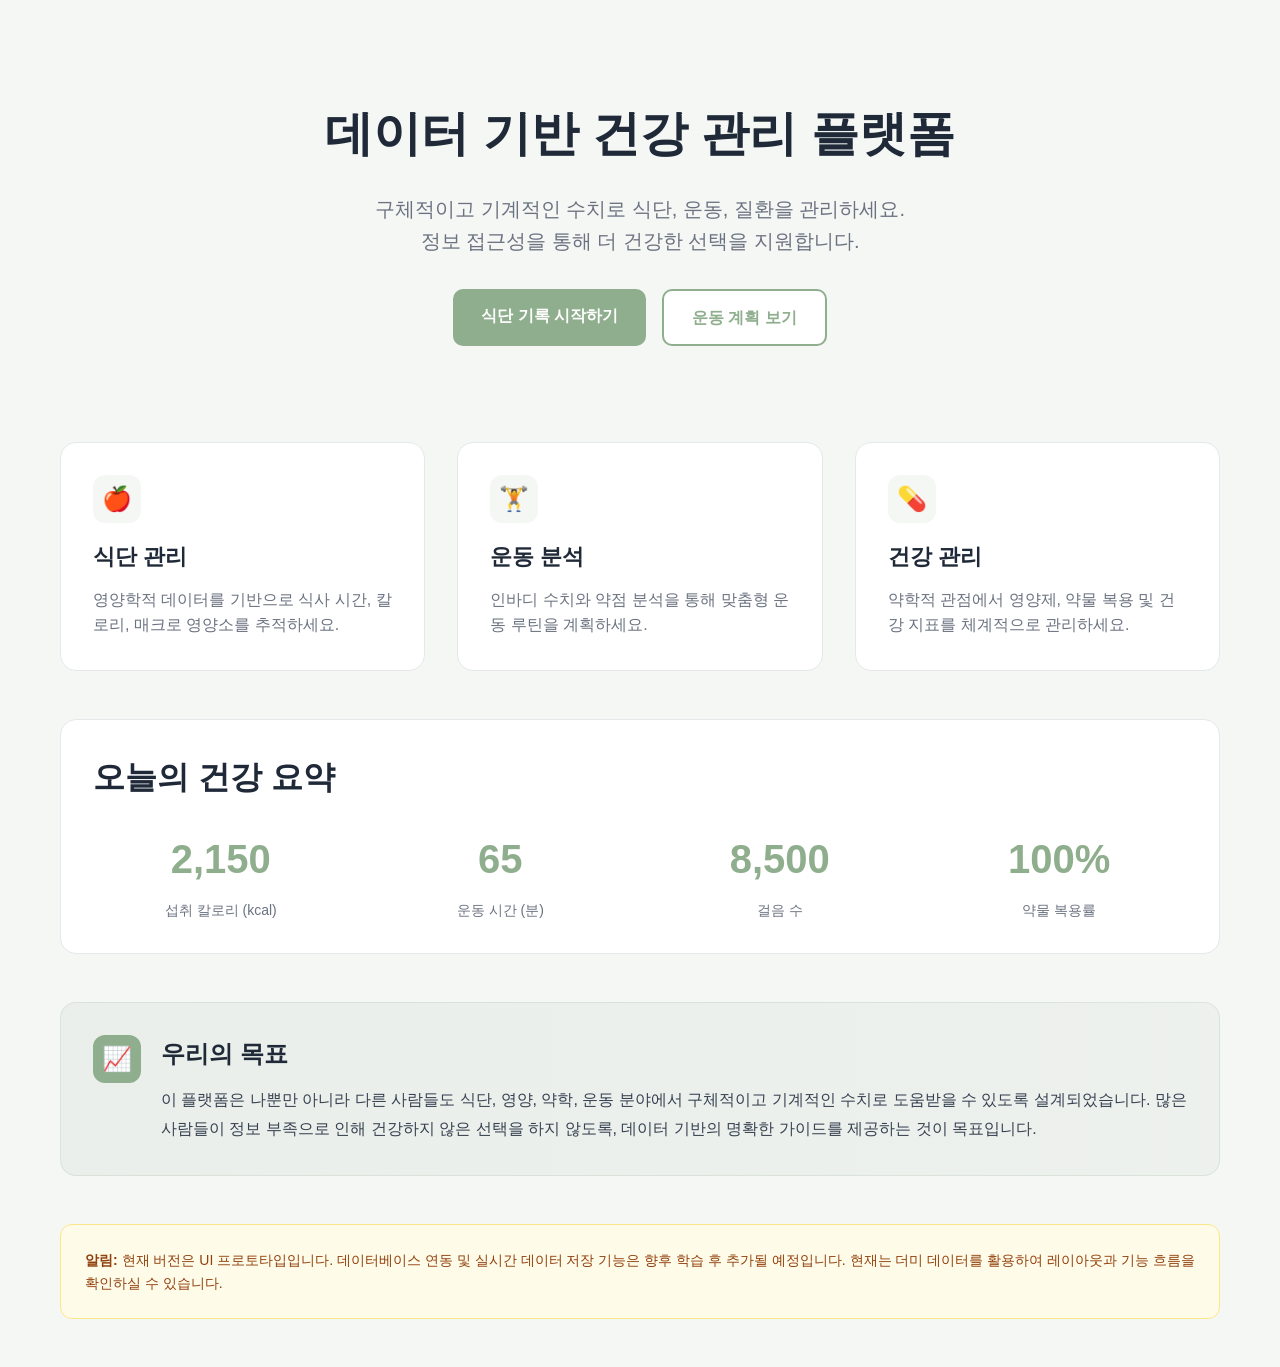
==== HealthService/html/index.html @ 59bcb011 "first upload" ====
<!-- home.html -->
<!DOCTYPE html>
<html lang="ko">
<head>
  <meta charset="UTF-8" />
  <meta name="viewport" content="width=device-width, initial-scale=1.0" />
  <title>Home</title>
  <link rel="stylesheet" href="../css/home.css" />
</head>
<body>

  <div class="container">

    <!-- Hero Section -->
    <section class="hero">
      <h1>
        데이터 기반 건강 관리 플랫폼
      </h1>

      <p class="hero-text">
        구체적이고 기계적인 수치로 식단, 운동, 질환을 관리하세요.
        <br />
        정보 접근성을 통해 더 건강한 선택을 지원합니다.
      </p>

      <div class="hero-buttons">
        <a href="diet.html" class="btn-primary">
          식단 기록 시작하기
        </a>

        <a href="exercise.html" class="btn-secondary">
          운동 계획 보기
        </a>
      </div>
    </section>

    <!-- Feature Cards -->
    <section class="feature-grid">

      <a href="diet.html" class="card">
        <div class="icon-box">🍎</div>

        <h3>식단 관리</h3>

        <p>
          영양학적 데이터를 기반으로 식사 시간, 칼로리,
          매크로 영양소를 추적하세요.
        </p>
      </a>

      <a href="exercise.html" class="card">
        <div class="icon-box">🏋️</div>

        <h3>운동 분석</h3>

        <p>
          인바디 수치와 약점 분석을 통해 맞춤형 운동 루틴을 계획하세요.
        </p>
      </a>

      <a href="health.html" class="card">
        <div class="icon-box">💊</div>

        <h3>건강 관리</h3>

        <p>
          약학적 관점에서 영양제, 약물 복용 및 건강 지표를 체계적으로 관리하세요.
        </p>
      </a>

    </section>

    <!-- Stats -->
    <section class="stats-section">

      <h2>오늘의 건강 요약</h2>

      <div class="stats-grid">

        <div class="stat-item">
          <div class="stat-number">2,150</div>
          <div class="stat-label">섭취 칼로리 (kcal)</div>
        </div>

        <div class="stat-item">
          <div class="stat-number">65</div>
          <div class="stat-label">운동 시간 (분)</div>
        </div>

        <div class="stat-item">
          <div class="stat-number">8,500</div>
          <div class="stat-label">걸음 수</div>
        </div>

        <div class="stat-item">
          <div class="stat-number">100%</div>
          <div class="stat-label">약물 복용률</div>
        </div>

      </div>

    </section>

    <!-- Mission -->
    <section class="mission-section">

      <div class="mission-icon">
        📈
      </div>

      <div class="mission-content">

        <h3>우리의 목표</h3>

        <p>
          이 플랫폼은 나뿐만 아니라 다른 사람들도 식단, 영양,
          약학, 운동 분야에서 구체적이고 기계적인 수치로 도움받을 수 있도록 설계되었습니다.
          많은 사람들이 정보 부족으로 인해 건강하지 않은 선택을 하지 않도록,
          데이터 기반의 명확한 가이드를 제공하는 것이 목표입니다.
        </p>

      </div>

    </section>

    <!-- Notice -->
    <section class="notice-section">

      <p>
        <strong>알림:</strong>
        현재 버전은 UI 프로토타입입니다.
        데이터베이스 연동 및 실시간 데이터 저장 기능은 향후 학습 후 추가될 예정입니다.
        현재는 더미 데이터를 활용하여 레이아웃과 기능 흐름을 확인하실 수 있습니다.
      </p>

    </section>

  </div>

</body>
</html>
---- HealthService/css/home.css ----
/* home.css */

* {
  margin: 0;
  padding: 0;
  box-sizing: border-box;
}

body {
  background: #f5f7f5;
  color: #1f2937;
  font-family: Arial, sans-serif;
  line-height: 1.6;
}

a {
  text-decoration: none;
  color: inherit;
}

.container {
  max-width: 1200px;
  margin: 0 auto;
  padding: 48px 20px;
}

/* Hero */

.hero {
  text-align: center;
  padding: 48px 0;
}

.hero h1 {
  font-size: 48px;
  font-weight: bold;
  margin-bottom: 20px;
}

.hero-text {
  font-size: 20px;
  color: #6b7280;
  max-width: 800px;
  margin: 0 auto 32px;
}

.hero-buttons {
  display: flex;
  justify-content: center;
  flex-wrap: wrap;
  gap: 16px;
}

.btn-primary,
.btn-secondary {
  padding: 14px 28px;
  border-radius: 10px;
  transition: 0.3s;
  font-weight: bold;
}

.btn-primary {
  background: #8fae8d;
  color: white;
}

.btn-primary:hover {
  background: #7a9a78;
}

.btn-secondary {
  border: 2px solid #8fae8d;
  color: #8fae8d;
  background: white;
}

.btn-secondary:hover {
  background: #8fae8d;
  color: white;
}

/* Feature Cards */

.feature-grid {
  display: grid;
  grid-template-columns: repeat(3, 1fr);
  gap: 32px;
  margin-top: 48px;
}

.card {
  background: white;
  padding: 32px;
  border-radius: 16px;
  border: 1px solid #e5e7eb;
  transition: 0.3s;
}

.card:hover {
  border-color: #8fae8d;
  transform: translateY(-4px);
  box-shadow: 0 10px 20px rgba(0,0,0,0.08);
}

.icon-box {
  width: 48px;
  height: 48px;
  background: rgba(143, 174, 141, 0.1);
  border-radius: 12px;
  display: flex;
  align-items: center;
  justify-content: center;
  font-size: 24px;
  margin-bottom: 16px;
}

.card h3 {
  font-size: 22px;
  margin-bottom: 12px;
}

.card p {
  color: #6b7280;
}

/* Stats */

.stats-section {
  background: white;
  border-radius: 16px;
  border: 1px solid #e5e7eb;
  padding: 32px;
  margin-top: 48px;
}

.stats-section h2 {
  font-size: 32px;
  margin-bottom: 24px;
}

.stats-grid {
  display: grid;
  grid-template-columns: repeat(4, 1fr);
  gap: 24px;
}

.stat-item {
  text-align: center;
}

.stat-number {
  font-size: 40px;
  font-weight: bold;
  color: #8fae8d;
  margin-bottom: 8px;
}

.stat-label {
  color: #6b7280;
  font-size: 14px;
}

/* Mission */

.mission-section {
  margin-top: 48px;
  background: linear-gradient(to right,
    rgba(143,174,141,0.1),
    rgba(168,196,166,0.1));
  border: 1px solid rgba(143,174,141,0.2);
  border-radius: 16px;
  padding: 32px;
  display: flex;
  gap: 20px;
}

.mission-icon {
  width: 48px;
  height: 48px;
  background: #8fae8d;
  color: white;
  border-radius: 12px;
  display: flex;
  align-items: center;
  justify-content: center;
  font-size: 24px;
  flex-shrink: 0;
}

.mission-content h3 {
  font-size: 24px;
  margin-bottom: 12px;
}

.mission-content p {
  color: #374151;
  line-height: 1.8;
}

/* Notice */

.notice-section {
  margin-top: 48px;
  background: #fefce8;
  border: 1px solid #fde68a;
  border-radius: 12px;
  padding: 24px;
}

.notice-section p {
  color: #92400e;
  font-size: 14px;
}

/* Responsive */

@media (max-width: 900px) {

  .feature-grid {
    grid-template-columns: 1fr;
  }

  .stats-grid {
    grid-template-columns: repeat(2, 1fr);
  }

  .hero h1 {
    font-size: 36px;
  }

}

@media (max-width: 600px) {

  .stats-grid {
    grid-template-columns: 1fr;
  }

  .mission-section {
    flex-direction: column;
  }

  .hero h1 {
    font-size: 28px;
  }

  .hero-text {
    font-size: 16px;
  }

}
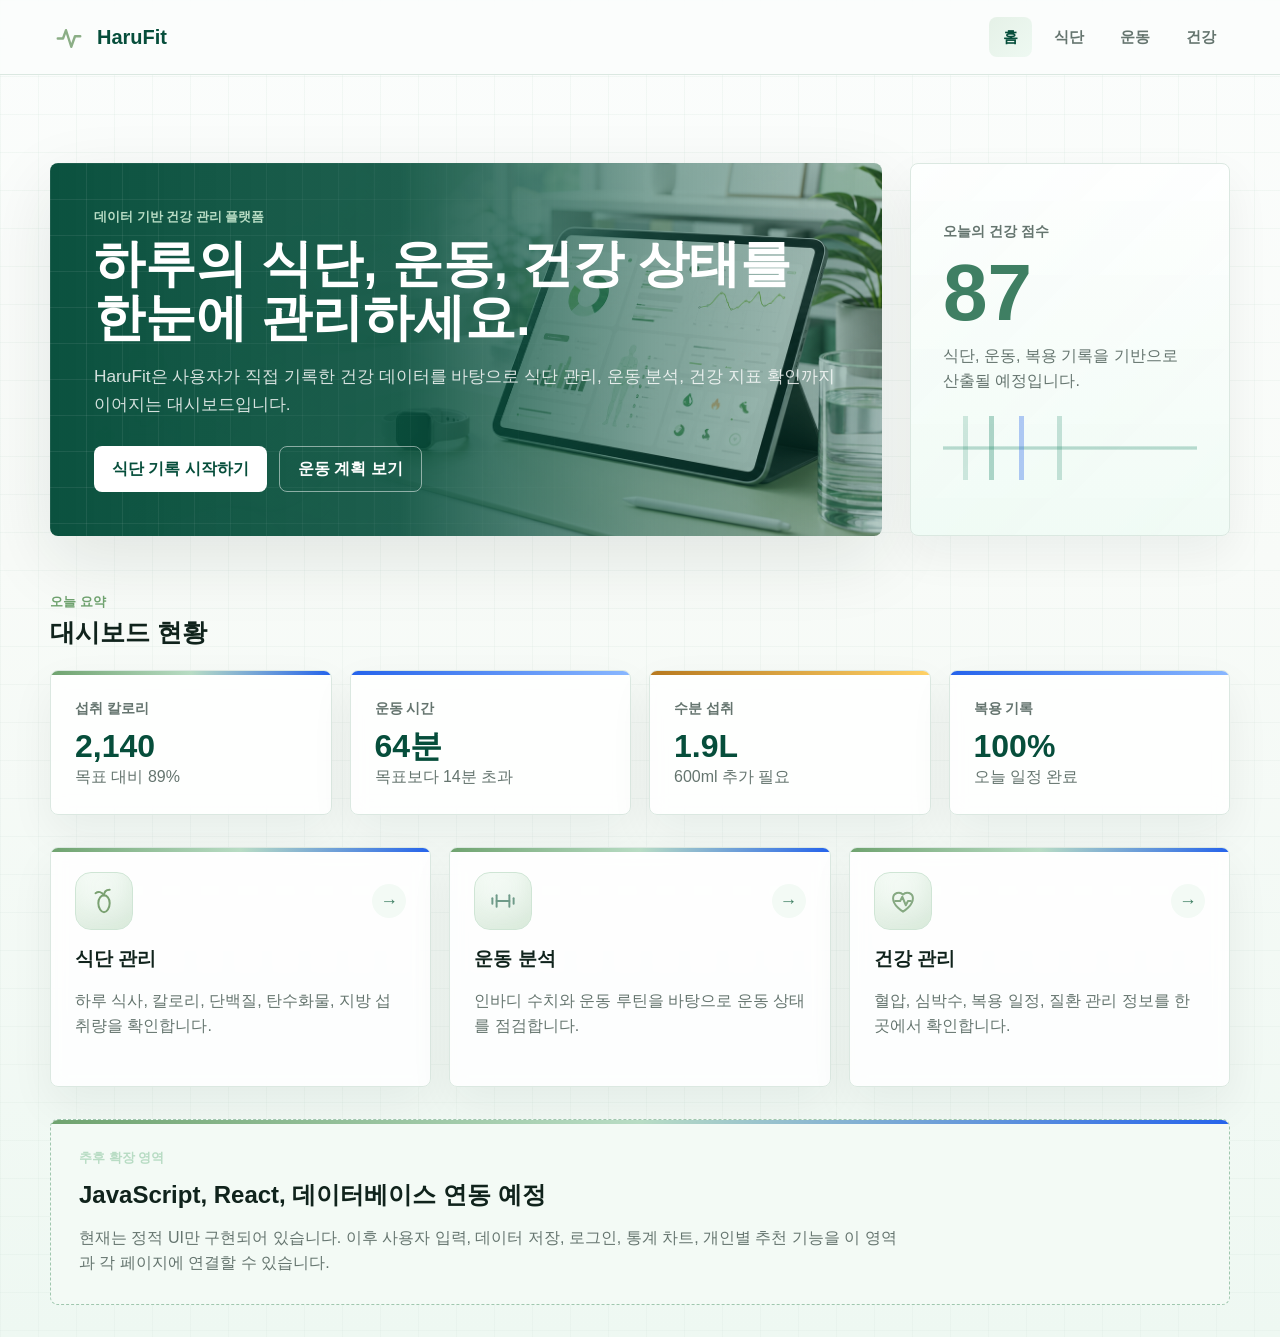
==== commit 05e335c4: "중간점검 5시" ====
--- a/HealthService/html/index.html
+++ b/HealthService/html/index.html
@@ -1,141 +1,137 @@
-<!-- home.html -->
 <!DOCTYPE html>
 <html lang="ko">
 <head>
   <meta charset="UTF-8" />
   <meta name="viewport" content="width=device-width, initial-scale=1.0" />
-  <title>Home</title>
-  <link rel="stylesheet" href="../css/home.css" />
+  <title>HaruFit | 메인</title>
+  <link rel="stylesheet" href="../css/styles.css" />
 </head>
 <body>
+  <header class="site-header">
+    <nav class="navbar" aria-label="주요 메뉴">
+      <a class="brand" href="index.html">
+        <span class="brand-mark" aria-hidden="true">
+          <svg viewBox="0 0 40 40" focusable="false">
+            <path d="M5 22h7l4-11 7 22 5-14h7" />
+          </svg>
+        </span>
+        HaruFit
+      </a>
+      <ul class="nav-links">
+        <li><a class="active" href="index.html">홈</a></li>
+        <li><a href="diet.html">식단</a></li>
+        <li><a href="exercise.html">운동</a></li>
+        <li><a href="health.html">건강</a></li>
+      </ul>
+    </nav>
+  </header>
 
-  <div class="container">
+  <main>
+    <section class="hero section">
+      <div class="hero-content">
+        <p class="eyebrow">데이터 기반 건강 관리 플랫폼</p>
+        <h1>하루의 식단, 운동, 건강 상태를 한눈에 관리하세요.</h1>
+        <p class="hero-text">
+          HaruFit은 사용자가 직접 기록한 건강 데이터를 바탕으로 식단 관리,
+          운동 분석, 건강 지표 확인까지 이어지는 대시보드입니다.
+        </p>
+        <div class="hero-actions">
+          <a class="button primary" href="diet.html">식단 기록 시작하기</a>
+          <a class="button secondary" href="exercise.html">운동 계획 보기</a>
+        </div>
+      </div>
+      <aside class="hero-panel" aria-label="오늘의 건강 요약">
+        <span class="panel-label">오늘의 건강 점수</span>
+        <strong>87</strong>
+        <p>식단, 운동, 복용 기록을 기반으로 산출될 예정입니다.</p>
+      </aside>
+    </section>
 
-    <!-- Hero Section -->
-    <section class="hero">
-      <h1>
-        데이터 기반 건강 관리 플랫폼
-      </h1>
-
-      <p class="hero-text">
-        구체적이고 기계적인 수치로 식단, 운동, 질환을 관리하세요.
-        <br />
-        정보 접근성을 통해 더 건강한 선택을 지원합니다.
-      </p>
-
-      <div class="hero-buttons">
-        <a href="diet.html" class="btn-primary">
-          식단 기록 시작하기
-        </a>
-
-        <a href="exercise.html" class="btn-secondary">
-          운동 계획 보기
-        </a>
+    <section class="section">
+      <div class="section-heading">
+        <p class="eyebrow">오늘 요약</p>
+        <h2>대시보드 현황</h2>
+      </div>
+      <div class="stats-grid">
+        <article class="metric-card">
+          <span>섭취 칼로리</span>
+          <strong>2,140</strong>
+          <p>목표 대비 89%</p>
+        </article>
+        <article class="metric-card">
+          <span>운동 시간</span>
+          <strong>64분</strong>
+          <p>목표보다 14분 초과</p>
+        </article>
+        <article class="metric-card">
+          <span>수분 섭취</span>
+          <strong>1.9L</strong>
+          <p>600ml 추가 필요</p>
+        </article>
+        <article class="metric-card">
+          <span>복용 기록</span>
+          <strong>100%</strong>
+          <p>오늘 일정 완료</p>
+        </article>
       </div>
     </section>
 
-    <!-- Feature Cards -->
-    <section class="feature-grid">
-
-      <a href="diet.html" class="card">
-        <div class="icon-box">🍎</div>
-
+    <section class="section feature-grid" aria-label="주요 기능">
+      <a class="feature-card" href="diet.html" aria-label="식단 관리 페이지로 이동">
+        <div class="feature-card-top">
+          <div class="feature-icon feature-icon-diet" aria-hidden="true">
+            <svg viewBox="0 0 48 48" focusable="false">
+              <path d="M24 16c-4 0-8 4-8 11 0 7 4 13 8 13s8-6 8-13c0-7-4-11-8-11Z" />
+              <path d="M24 16c0-5 3-8 8-8" />
+              <path d="M24 16c-3-5-8-6-12-3" />
+            </svg>
+          </div>
+          <span class="feature-arrow">→</span>
+        </div>
         <h3>식단 관리</h3>
-
-        <p>
-          영양학적 데이터를 기반으로 식사 시간, 칼로리,
-          매크로 영양소를 추적하세요.
-        </p>
+        <p>하루 식사, 칼로리, 단백질, 탄수화물, 지방 섭취량을 확인합니다.</p>
       </a>
 
-      <a href="exercise.html" class="card">
-        <div class="icon-box">🏋️</div>
-
+      <a class="feature-card" href="exercise.html" aria-label="운동 분석 페이지로 이동">
+        <div class="feature-card-top">
+          <div class="feature-icon feature-icon-exercise" aria-hidden="true">
+            <svg viewBox="0 0 48 48" focusable="false">
+              <path d="M9 28v-8" />
+              <path d="M15 32V16" />
+              <path d="M33 32V16" />
+              <path d="M39 28v-8" />
+              <path d="M15 24h18" />
+            </svg>
+          </div>
+          <span class="feature-arrow">→</span>
+        </div>
         <h3>운동 분석</h3>
-
-        <p>
-          인바디 수치와 약점 분석을 통해 맞춤형 운동 루틴을 계획하세요.
-        </p>
+        <p>인바디 수치와 운동 루틴을 바탕으로 운동 상태를 점검합니다.</p>
       </a>
 
-      <a href="health.html" class="card">
-        <div class="icon-box">💊</div>
-
+      <a class="feature-card" href="health.html" aria-label="건강 관리 페이지로 이동">
+        <div class="feature-card-top">
+          <div class="feature-icon feature-icon-health" aria-hidden="true">
+            <svg viewBox="0 0 48 48" focusable="false">
+              <path d="M24 39s-14-8-14-19a8 8 0 0 1 14-5 8 8 0 0 1 14 5c0 11-14 19-14 19Z" />
+              <path d="M13 24h7l3-6 5 12 3-6h4" />
+            </svg>
+          </div>
+          <span class="feature-arrow">→</span>
+        </div>
         <h3>건강 관리</h3>
-
-        <p>
-          약학적 관점에서 영양제, 약물 복용 및 건강 지표를 체계적으로 관리하세요.
-        </p>
+        <p>혈압, 심박수, 복용 일정, 질환 관리 정보를 한곳에서 확인합니다.</p>
       </a>
-
     </section>
 
-    <!-- Stats -->
-    <section class="stats-section">
-
-      <h2>오늘의 건강 요약</h2>
-
-      <div class="stats-grid">
-
-        <div class="stat-item">
-          <div class="stat-number">2,150</div>
-          <div class="stat-label">섭취 칼로리 (kcal)</div>
-        </div>
-
-        <div class="stat-item">
-          <div class="stat-number">65</div>
-          <div class="stat-label">운동 시간 (분)</div>
-        </div>
-
-        <div class="stat-item">
-          <div class="stat-number">8,500</div>
-          <div class="stat-label">걸음 수</div>
-        </div>
-
-        <div class="stat-item">
-          <div class="stat-number">100%</div>
-          <div class="stat-label">약물 복용률</div>
-        </div>
-
-      </div>
-
+    <section class="section placeholder-card">
+      <p class="eyebrow">추후 확장 영역</p>
+      <h2>JavaScript, React, 데이터베이스 연동 예정</h2>
+      <p>
+        현재는 정적 UI만 구현되어 있습니다. 이후 사용자 입력, 데이터 저장,
+        로그인, 통계 차트, 개인별 추천 기능을 이 영역과 각 페이지에 연결할 수 있습니다.
+      </p>
     </section>
-
-    <!-- Mission -->
-    <section class="mission-section">
-
-      <div class="mission-icon">
-        📈
-      </div>
-
-      <div class="mission-content">
-
-        <h3>우리의 목표</h3>
-
-        <p>
-          이 플랫폼은 나뿐만 아니라 다른 사람들도 식단, 영양,
-          약학, 운동 분야에서 구체적이고 기계적인 수치로 도움받을 수 있도록 설계되었습니다.
-          많은 사람들이 정보 부족으로 인해 건강하지 않은 선택을 하지 않도록,
-          데이터 기반의 명확한 가이드를 제공하는 것이 목표입니다.
-        </p>
-
-      </div>
-
-    </section>
-
-    <!-- Notice -->
-    <section class="notice-section">
-
-      <p>
-        <strong>알림:</strong>
-        현재 버전은 UI 프로토타입입니다.
-        데이터베이스 연동 및 실시간 데이터 저장 기능은 향후 학습 후 추가될 예정입니다.
-        현재는 더미 데이터를 활용하여 레이아웃과 기능 흐름을 확인하실 수 있습니다.
-      </p>
-
-    </section>
-
-  </div>
-
+  </main>
 </body>
-</html>+</html>
--- a/HealthService/css/styles.css
+++ b/HealthService/css/styles.css
@@ -0,0 +1,644 @@
+:root {
+  --green-900: #064e3b;
+  --green-800: #3f7f63;
+  --green-700: #6fa36f;
+  --green-100: #e5f1e7;
+  --green-50: #f3faf5;
+  --mint: #b8dcc4;
+  --blue-100: #e7f0ff;
+  --blue-700: #2563eb;
+  --amber-100: #fff4d7;
+  --amber-700: #b7791f;
+  --ink: #10231c;
+  --muted: #65756f;
+  --line: #dbe8e1;
+  --card: #ffffff;
+  --page: #f8fbf8;
+  --shadow: 0 18px 45px rgba(16, 35, 28, 0.06);
+  --shadow-strong: 0 24px 70px rgba(16, 35, 28, 0.1);
+}
+
+* {
+  box-sizing: border-box;
+  margin: 0;
+  padding: 0;
+}
+
+body {
+  min-height: 100vh;
+  background:
+    linear-gradient(90deg, rgba(219, 232, 225, 0.28) 1px, transparent 1px),
+    linear-gradient(180deg, rgba(219, 232, 225, 0.28) 1px, transparent 1px),
+    linear-gradient(180deg, #fbfdfc 0%, var(--page) 42%, #eef8f2 100%);
+  background-size: 38px 38px, 38px 38px, auto;
+  color: var(--ink);
+  font-family: "Noto Sans KR", "Apple SD Gothic Neo", "Malgun Gothic", Arial, sans-serif;
+  line-height: 1.6;
+}
+
+a {
+  color: inherit;
+  text-decoration: none;
+}
+
+ul {
+  list-style-position: inside;
+}
+
+.site-header {
+  position: sticky;
+  top: 0;
+  z-index: 10;
+  background: rgba(251, 253, 252, 0.88);
+  border-bottom: 1px solid var(--line);
+  backdrop-filter: blur(12px);
+}
+
+.navbar {
+  width: min(1180px, calc(100% - 32px));
+  margin: 0 auto;
+  min-height: 74px;
+  display: flex;
+  align-items: center;
+  justify-content: space-between;
+  gap: 24px;
+}
+
+.brand {
+  display: inline-flex;
+  align-items: center;
+  gap: 9px;
+  color: var(--green-900);
+  font-size: 1.25rem;
+  font-weight: 800;
+  white-space: nowrap;
+}
+
+.brand-mark {
+  width: 38px;
+  height: 30px;
+  display: inline-grid;
+  place-items: center;
+  color: #8bae86;
+}
+
+.brand-mark svg {
+  width: 100%;
+  height: 100%;
+}
+
+.brand-mark path {
+  fill: none;
+  stroke: currentColor;
+  stroke-width: 3.2;
+  stroke-linecap: round;
+  stroke-linejoin: round;
+}
+
+.nav-links {
+  display: flex;
+  align-items: center;
+  justify-content: flex-end;
+  flex-wrap: wrap;
+  gap: 8px;
+  list-style: none;
+}
+
+.nav-links a {
+  display: inline-flex;
+  align-items: center;
+  min-height: 40px;
+  padding: 0 14px;
+  border-radius: 8px;
+  color: var(--muted);
+  font-size: 0.95rem;
+  font-weight: 700;
+}
+
+.nav-links a:hover,
+.nav-links a.active {
+  background: linear-gradient(135deg, var(--green-100), #eef9f2);
+  color: var(--green-900);
+}
+
+main {
+  width: min(1180px, calc(100% - 32px));
+  margin: 0 auto;
+}
+
+.section {
+  margin: 32px 0;
+}
+
+.hero {
+  display: grid;
+  grid-template-columns: minmax(0, 1fr) 320px;
+  gap: 28px;
+  align-items: stretch;
+  padding: 56px 0 24px;
+}
+
+.hero-content {
+  position: relative;
+  overflow: hidden;
+  padding: 44px;
+  border-radius: 8px;
+  background:
+    linear-gradient(90deg, rgba(6, 78, 59, 0.98) 0%, rgba(6, 78, 59, 0.9) 42%, rgba(6, 78, 59, 0.52) 72%, rgba(6, 78, 59, 0.3) 100%),
+    url("../assets/healthcare-hero.png") center right / cover no-repeat;
+  color: white;
+  box-shadow: var(--shadow-strong);
+}
+
+.hero-content::before {
+  content: "";
+  position: absolute;
+  inset: 0;
+  background:
+    linear-gradient(90deg, rgba(255, 255, 255, 0.08) 1px, transparent 1px),
+    linear-gradient(180deg, rgba(255, 255, 255, 0.08) 1px, transparent 1px);
+  background-size: 36px 36px;
+  mask-image: linear-gradient(90deg, black 0%, transparent 72%);
+  pointer-events: none;
+}
+
+.hero-content > * {
+  position: relative;
+  z-index: 1;
+}
+
+.eyebrow {
+  color: var(--mint);
+  font-size: 0.8rem;
+  font-weight: 800;
+  letter-spacing: 0;
+}
+
+.hero h1,
+.page-title h1 {
+  max-width: 760px;
+  margin-top: 10px;
+  font-size: clamp(2.1rem, 4vw, 4.6rem);
+  line-height: 1.05;
+}
+
+.hero-text,
+.page-title p {
+  max-width: 760px;
+  margin-top: 18px;
+  color: rgba(255, 255, 255, 0.82);
+  font-size: 1.08rem;
+}
+
+.hero-actions {
+  display: flex;
+  flex-wrap: wrap;
+  gap: 12px;
+  margin-top: 28px;
+}
+
+.button {
+  display: inline-flex;
+  align-items: center;
+  justify-content: center;
+  min-height: 46px;
+  padding: 0 18px;
+  border-radius: 8px;
+  font-weight: 800;
+  transition: transform 0.2s ease, box-shadow 0.2s ease, background 0.2s ease;
+}
+
+.button:hover {
+  transform: translateY(-2px);
+  box-shadow: 0 12px 28px rgba(16, 35, 28, 0.16);
+}
+
+.button.primary {
+  background: white;
+  color: var(--green-900);
+}
+
+.button.secondary {
+  border: 1px solid rgba(255, 255, 255, 0.5);
+  color: white;
+}
+
+.hero-panel,
+.metric-card,
+.feature-card,
+.content-card {
+  position: relative;
+  overflow: hidden;
+  border: 1px solid var(--line);
+  border-radius: 8px;
+  background: rgba(255, 255, 255, 0.86);
+  box-shadow: var(--shadow);
+  backdrop-filter: blur(8px);
+}
+
+.metric-card::before,
+.feature-card::before,
+.content-card::before,
+.placeholder-card::before {
+  content: "";
+  position: absolute;
+  inset: 0 0 auto;
+  height: 4px;
+  background: linear-gradient(90deg, var(--green-700), var(--mint), var(--blue-700));
+}
+
+.metric-card,
+.feature-card,
+.content-card,
+.choice-card {
+  transition: transform 0.22s ease, box-shadow 0.22s ease, border-color 0.22s ease;
+}
+
+.metric-card:hover,
+.feature-card:hover,
+.content-card:hover,
+.choice-card:hover {
+  transform: translateY(-3px);
+  border-color: #b6d6c3;
+  box-shadow: var(--shadow-strong);
+}
+
+.hero-panel {
+  padding: 32px;
+  display: flex;
+  flex-direction: column;
+  justify-content: center;
+  background:
+    linear-gradient(180deg, rgba(255, 255, 255, 0.92), rgba(240, 251, 245, 0.94)),
+    linear-gradient(135deg, rgba(158, 230, 191, 0.32), transparent);
+}
+
+.hero-panel::after {
+  content: "";
+  height: 64px;
+  margin-top: 22px;
+  border-radius: 8px;
+  background:
+    linear-gradient(90deg, transparent 0 8%, rgba(18, 128, 95, 0.18) 8% 10%, transparent 10% 18%, rgba(18, 128, 95, 0.32) 18% 20%, transparent 20% 30%, rgba(37, 99, 235, 0.34) 30% 32%, transparent 32% 45%, rgba(18, 128, 95, 0.22) 45% 47%, transparent 47% 100%),
+    linear-gradient(180deg, transparent 47%, rgba(18, 128, 95, 0.28) 48%, rgba(18, 128, 95, 0.28) 52%, transparent 53%);
+}
+
+.panel-label,
+.metric-card span {
+  color: var(--muted);
+  font-size: 0.9rem;
+  font-weight: 800;
+}
+
+.hero-panel strong {
+  margin: 10px 0;
+  color: var(--green-800);
+  font-size: 5rem;
+  line-height: 1;
+}
+
+.section-heading {
+  margin-bottom: 18px;
+}
+
+.section-heading .eyebrow,
+.page-title .eyebrow {
+  color: var(--green-700);
+}
+
+.section-heading h2,
+.content-card h2 {
+  font-size: 1.55rem;
+}
+
+.stats-grid,
+.feature-grid,
+.dashboard-grid {
+  display: grid;
+  grid-template-columns: repeat(4, minmax(0, 1fr));
+  gap: 18px;
+}
+
+.feature-grid {
+  grid-template-columns: repeat(3, minmax(0, 1fr));
+}
+
+.dashboard-grid {
+  grid-template-columns: 2fr repeat(3, 1fr);
+}
+
+.metric-card,
+.feature-card,
+.content-card {
+  padding: 24px;
+}
+
+.metric-card strong {
+  display: block;
+  margin-top: 8px;
+  color: var(--green-900);
+  font-size: 2rem;
+  line-height: 1.1;
+}
+
+.metric-card:nth-child(2n)::before {
+  background: linear-gradient(90deg, var(--blue-700), #89b7ff);
+}
+
+.metric-card:nth-child(3n)::before {
+  background: linear-gradient(90deg, var(--amber-700), #ffd166);
+}
+
+.metric-card p,
+.feature-card p,
+.content-card p,
+.hero-panel p {
+  color: var(--muted);
+}
+
+.feature-card {
+  min-height: 240px;
+  display: flex;
+  flex-direction: column;
+  gap: 14px;
+  color: inherit;
+  cursor: pointer;
+}
+
+.feature-card-top {
+  display: flex;
+  align-items: center;
+  justify-content: space-between;
+  gap: 16px;
+}
+
+.feature-icon {
+  width: 58px;
+  height: 58px;
+  display: grid;
+  place-items: center;
+  border-radius: 16px;
+  border: 1px solid #cfe5d5;
+  background: linear-gradient(135deg, #f8fdf9, var(--green-100));
+  color: var(--green-700);
+  box-shadow: inset 0 -14px 22px rgba(111, 163, 111, 0.1);
+}
+
+.feature-icon svg {
+  width: 34px;
+  height: 34px;
+}
+
+.feature-icon path {
+  fill: none;
+  stroke: currentColor;
+  stroke-width: 2.8;
+  stroke-linecap: round;
+  stroke-linejoin: round;
+}
+
+.feature-icon-diet {
+  color: #7aa171;
+}
+
+.feature-icon-exercise {
+  color: #6f9b89;
+}
+
+.feature-icon-health {
+  color: #86a982;
+}
+
+.feature-arrow {
+  width: 34px;
+  height: 34px;
+  display: grid;
+  place-items: center;
+  border-radius: 50%;
+  background: var(--green-50);
+  color: var(--green-800);
+  font-size: 1.1rem;
+  font-weight: 900;
+  transition: transform 0.22s ease, background 0.22s ease;
+}
+
+.feature-card:hover .feature-arrow,
+.feature-card:focus-visible .feature-arrow {
+  background: var(--green-100);
+  transform: translateX(4px);
+}
+
+.feature-card:focus-visible {
+  outline: 3px solid rgba(111, 163, 111, 0.32);
+  outline-offset: 4px;
+}
+
+.row-between {
+  display: flex;
+  align-items: center;
+  justify-content: space-between;
+  gap: 16px;
+}
+
+.choice-grid {
+  display: grid;
+  grid-template-columns: repeat(3, minmax(0, 1fr));
+  gap: 14px;
+  margin-top: 18px;
+}
+
+.choice-card {
+  border: 1px solid var(--line);
+  border-radius: 8px;
+  padding: 18px;
+  background: #fbfdfb;
+}
+
+.choice-card.selected {
+  border-color: var(--green-700);
+  background: var(--green-50);
+}
+
+.choice-card strong {
+  color: var(--green-900);
+  font-size: 1.05rem;
+}
+
+.choice-card p,
+.choice-card small {
+  display: block;
+  margin-top: 8px;
+  color: var(--muted);
+}
+
+.future-pill {
+  display: inline-flex;
+  align-items: center;
+  min-height: 32px;
+  padding: 0 12px;
+  border-radius: 999px;
+  background: var(--green-100);
+  color: var(--green-900);
+  font-size: 0.85rem;
+  font-weight: 800;
+  white-space: nowrap;
+}
+
+.empty-slot {
+  border: 1px dashed #9fc7ae;
+  border-radius: 8px;
+  padding: 18px;
+  background: var(--green-50);
+}
+
+.placeholder-card {
+  position: relative;
+  overflow: hidden;
+  border: 1px dashed #9fc7ae;
+  border-radius: 8px;
+  padding: 28px;
+  background: var(--green-50);
+}
+
+.placeholder-card h2 {
+  margin-top: 8px;
+}
+
+.placeholder-card p:last-child {
+  max-width: 820px;
+  margin-top: 10px;
+  color: var(--muted);
+}
+
+.page-title {
+  position: relative;
+  margin-top: 34px;
+  padding: 36px;
+  border: 1px solid var(--line);
+  border-radius: 8px;
+  background:
+    linear-gradient(100deg, rgba(255, 255, 255, 0.94), rgba(240, 251, 245, 0.82)),
+    url("../assets/healthcare-hero.png") center right / cover no-repeat;
+  box-shadow: var(--shadow);
+  overflow: hidden;
+}
+
+.page-title::after {
+  content: "";
+  position: absolute;
+  inset: 0;
+  background: linear-gradient(90deg, rgba(255, 255, 255, 0.96) 0%, rgba(255, 255, 255, 0.9) 50%, rgba(255, 255, 255, 0.55) 100%);
+}
+
+.page-title > * {
+  position: relative;
+  z-index: 1;
+}
+
+.page-title p {
+  color: var(--muted);
+}
+
+.progress {
+  height: 10px;
+  margin-top: 18px;
+  overflow: hidden;
+  border-radius: 999px;
+  background: var(--green-50);
+}
+
+.progress span {
+  display: block;
+  height: 100%;
+  border-radius: inherit;
+  background: linear-gradient(90deg, var(--green-700), var(--mint));
+}
+
+.two-column {
+  display: grid;
+  grid-template-columns: minmax(0, 1.35fr) minmax(280px, 0.65fr);
+  gap: 18px;
+}
+
+.list-item {
+  display: grid;
+  grid-template-columns: 68px 1fr;
+  gap: 16px;
+  padding: 18px 0;
+  border-top: 1px solid var(--line);
+}
+
+.list-item:first-of-type {
+  margin-top: 12px;
+}
+
+.list-item span {
+  color: var(--green-800);
+  font-weight: 900;
+}
+
+.check-list {
+  margin-top: 14px;
+  color: var(--muted);
+}
+
+.check-list li {
+  margin: 10px 0;
+}
+
+.highlight-card {
+  background:
+    linear-gradient(135deg, rgba(240, 251, 245, 0.95), rgba(231, 240, 255, 0.78));
+}
+
+@media (max-width: 900px) {
+  .navbar {
+    align-items: flex-start;
+    flex-direction: column;
+    padding: 16px 0;
+  }
+
+  .nav-links {
+    justify-content: flex-start;
+  }
+
+  .hero,
+  .two-column,
+  .dashboard-grid,
+  .choice-grid {
+    grid-template-columns: 1fr;
+  }
+
+  .stats-grid,
+  .feature-grid {
+    grid-template-columns: repeat(2, minmax(0, 1fr));
+  }
+}
+
+@media (max-width: 620px) {
+  .nav-links,
+  .nav-links li,
+  .nav-links a,
+  .hero-actions,
+  .button {
+    width: 100%;
+  }
+
+  .hero-content {
+    padding: 28px;
+  }
+
+  .stats-grid,
+  .feature-grid {
+    grid-template-columns: 1fr;
+  }
+
+  .list-item {
+    grid-template-columns: 1fr;
+  }
+
+  .row-between {
+    align-items: flex-start;
+    flex-direction: column;
+  }
+}
